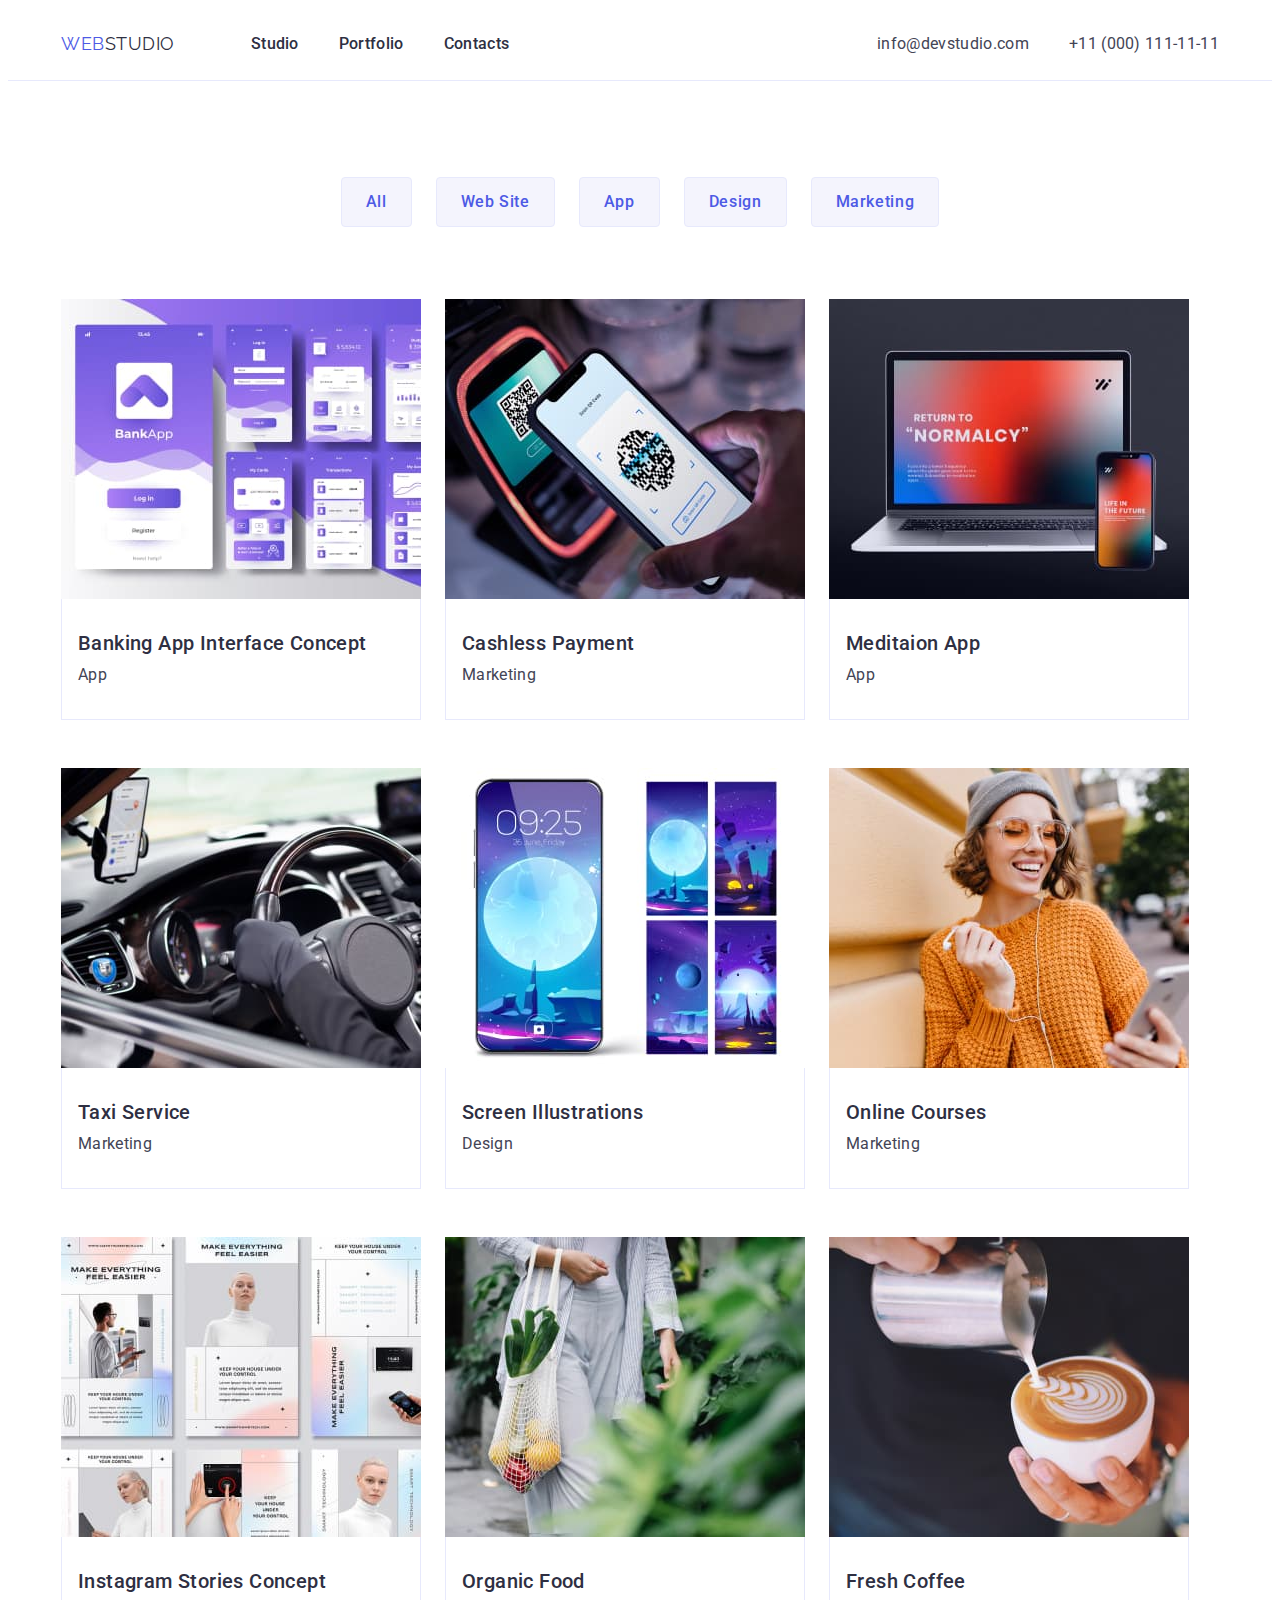
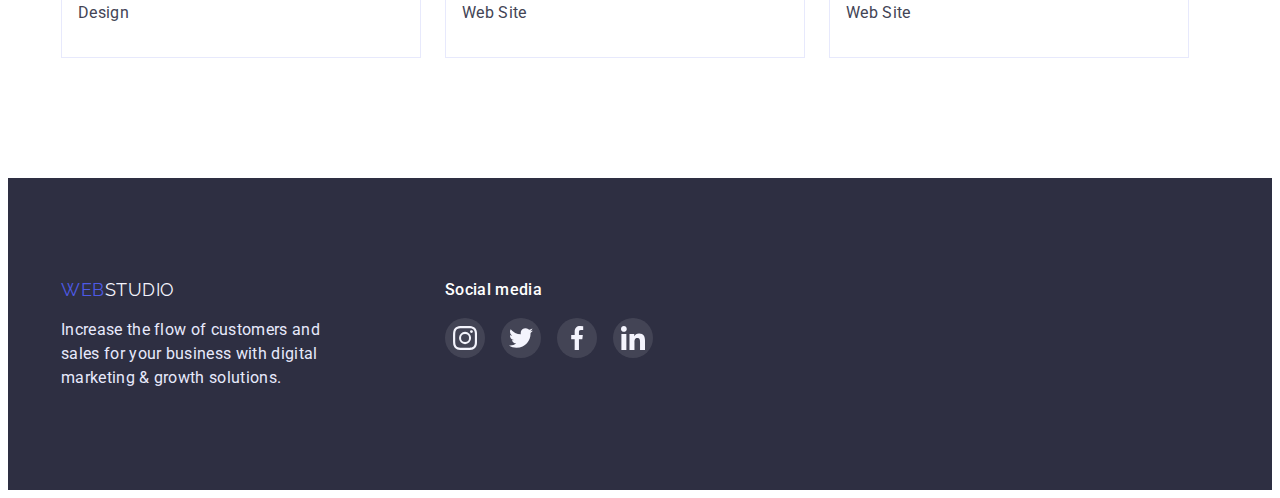
==== portfolio.html @ df06c73b "Initial commit" ====
<!DOCTYPE html>
<html lang="en">
  <head>
    <meta charset="UTF-8" />
    <meta http-equiv="X-UA-Compatible" content="IE=edge" />
    <meta name="viewport" content="width=device-width, initial-scale=1.0" />
    <title>Portfolio</title>
    <link
      rel="stylesheet"
      href="https://cdnjs.cloudflare.com/ajax/libs/modern-normalize/1.1.0/modern-normalize.min.css"
      integrity="sha512-wpPYUAdjBVSE4KJnH1VR1HeZfpl1ub8YT/NKx4PuQ5NmX2tKuGu6U/JRp5y+Y8XG2tV+wKQpNHVUX03MfMFn9Q=="
      crossorigin="anonymous"
      referrerpolicy="no-referrer"
    />
    <link rel="preconnect" href="https://fonts.googleapis.com" />
    <link rel="preconnect" href="https://fonts.gstatic.com" crossorigin />
    <link
      href="https://fonts.googleapis.com/css2?family=Raleway:wght@800&family=Roboto:wght@400;500;700&display=swap"
      rel="stylesheet"
    />
    <link rel="stylesheet" href="./css/styles.css" />
  </head>
  <body>
    <!--=========== HEADER ==============-->
    <header class="header">
      <div class="container header-container">
        <nav class="header-navigation">
          <a href="./index.html" class="header-logo logo">
            <span>Web</span>Studio
          </a>
          <ul class="header-list list">
            <li class="header-item">
              <a href="./index.html" class="header-link link">Studio</a>
            </li>
            <li class="header-item">
              <a href="./portfolio.html" class="header-link link">Portfolio</a>
            </li>
            <li class="header-item">
              <a href="" class="header-link link">Contacts</a>
            </li>
          </ul>
        </nav>
        <address class="address">
          <ul class="address-list list">
            <li class="address-item">
              <a href="mailto:info@devstudio.com" class="address-link link"
                >info@devstudio.com</a
              >
            </li>
            <li class="address-item">
              <a href="tel:+110001111111" class="address-link link"
                >+11 (000) 111-11-11</a
              >
            </li>
          </ul>
        </address>
      </div>
    </header>
    <main>
      <!--====== Section FILTER and PROJECTS =======-->
      <section class="filter">
        <h1 class="visually-hidden">Project directions</h1>
        <div class="container">
          <ul class="filter-list list">
            <li class="filter-item">
              <button type="button" class="filter-btn btn">All</button>
            </li>
            <li class="filter-item">
              <button type="button" class="filter-btn btn">Web Site</button>
            </li>
            <li class="filter-item">
              <button type="button" class="filter-btn btn">App</button>
            </li>
            <li class="filter-item">
              <button type="button" class="filter-btn btn">Design</button>
            </li>
            <li class="filter-item">
              <button type="button" class="filter-btn btn">Marketing</button>
            </li>
          </ul>
          <ul class="projects-list list">
            <li class="projects-item">
              <a href="" class="projects-link link">
                <img
                  src="./images/img4.jpg"
                  alt="Application windows"
                  width="360"
                  height="300"
                />
                <div class="projects-item-content">
                  <h3 class="projects-subtitle subtitle">
                    Banking App Interface Concept
                  </h3>
                  <p class="projects-text text">App</p>
                </div>
              </a>
            </li>
            <li class="projects-item">
              <a href="" class="projects-link link">
                <img
                  src="./images/img5.jpg"
                  alt="Payment by phone"
                  width="360"
                  height="300"
                />
                <div class="projects-item-content">
                  <h3 class="projects-subtitle subtitle">Cashless Payment</h3>
                  <p class="projects-text text">Marketing</p>
                </div>
              </a>
            </li>
            <li class="projects-item">
              <a href="" class="projects-link link">
                <img
                  src="./images/img6.jpg"
                  alt="Smartphone and laptop with application screen"
                  width="360"
                  height="300"
                />
                <div class="projects-item-content">
                  <h3 class="projects-subtitle subtitle">Meditaion App</h3>
                  <p class="projects-text text">App</p>
                </div>
              </a>
            </li>
            <li class="projects-item">
              <a href="" class="projects-link link">
                <img
                  src="./images/img7.jpg"
                  alt="The driver is behind the wheel"
                  width="360"
                  height="300"
                />
                <div class="projects-item-content">
                  <h3 class="projects-subtitle subtitle">Taxi Service</h3>
                  <p class="projects-text text">Marketing</p>
                </div>
              </a>
            </li>
            <li class="projects-item">
              <a href="" class="projects-link link">
                <img
                  src="./images/img8.jpg"
                  alt="Landscape of the moon city"
                  width="360"
                  height="300"
                />
                <div class="projects-item-content">
                  <h3 class="projects-subtitle subtitle">
                    Screen Illustrations
                  </h3>
                  <p class="projects-text text">Design</p>
                </div>
              </a>
            </li>
            <li class="projects-item">
              <a href="" class="projects-link link">
                <img
                  src="./images/img9.jpg"
                  alt="Joyful girl with a phone"
                  width="360"
                  height="300"
                />
                <div class="projects-item-content">
                  <h3 class="projects-subtitle subtitle">Online Courses</h3>
                  <p class="projects-text text">Marketing</p>
                </div>
              </a>
            </li>
            <li class="projects-item">
              <a href="" class="projects-link link">
                <img
                  src="./images/img10.jpg"
                  alt="Screenshots of the girl's profile"
                  width="360"
                  height="300"
                />
                <div class="projects-item-content">
                  <h3 class="projects-subtitle subtitle">
                    Instagram Stories Concept
                  </h3>
                  <p class="projects-text text">Design</p>
                </div>
              </a>
            </li>
            <li class="projects-item">
              <a href="" class="projects-link link">
                <img
                  src="./images/img11.jpg"
                  alt="Products in the hands of a woman"
                  width="360"
                  height="300"
                />
                <div class="projects-item-content">
                  <h3 class="projects-subtitle subtitle">Organic Food</h3>
                  <p class="projects-text text">Web Site</p>
                </div>
              </a>
            </li>
            <li class="projects-item">
              <a href="" class="projects-link link">
                <img
                  src="./images/img12.jpg"
                  alt="Coffee art from a barista"
                  width="360"
                  height="300"
                />
                <div class="projects-item-content">
                  <h3 class="projects-subtitle subtitle">Fresh Coffee</h3>
                  <p class="projects-text text">Web Site</p>
                </div>
              </a>
            </li>
          </ul>
        </div>
      </section>
      <!--====== Section /FILTER and PROJECTS =======-->
    </main>
    <!--================== FOOTER ========================-->
    <footer class="footer">
      <div class="container footer-container">
        <div class="footer-logo-wrap">
          <a href="./index.html" class="footer-logo logo">
            <span>Web</span>Studio
          </a>
          <p class="footer-text text">
            Increase the flow of customers and sales for your business with
            digital marketing & growth solutions.
          </p>
        </div>
        <div class="footer-social">
          <p class="footer-social-text text">Social media</p>
          <ul class="footer-social-list list">
            <li class="footer-social-item">
              <a href="" class="footer-social-link link">
                <svg class="footer-social-icon" width="24" height="24">
                  <use href="./images/icons.svg#icon-instagram"></use>
                </svg>
              </a>
            </li>
            <li class="footer-social-item">
              <a href="" class="footer-social-link link">
                <svg class="footer-social-icon" width="24" height="24">
                  <use href="./images/icons.svg#icon-twitter"></use>
                </svg>
              </a>
            </li>
            <li class="footer-social-item">
              <a href="" class="footer-social-link link">
                <svg class="footer-social-icon" width="24" height="24">
                  <use href="./images/icons.svg#icon-facebook"></use>
                </svg>
              </a>
            </li>
            <li class="footer-social-item">
              <a href="" class="footer-social-link link">
                <svg class="footer-social-icon" width="24" height="24">
                  <use href="./images/icons.svg#icon-linkedin"></use>
                </svg>
              </a>
            </li>
          </ul>
        </div>
      </div>
    </footer>
  </body>
</html>
---- css/styles.css ----
:root {
  --secondary-font: 'Raleway', sans-serif;
  --subtitle-color: #2e2f42;
  --background-color: #2e2f42;
  --main-text-color: #434455;
  --logo-span-color: #4d5ae5;
  --link-hover-color: #404bbf;
  --header-paddig-link: 24px 0;
}
h1,
h2,
h3,
h4,
h5,
h6,
p {
  margin: 0;
}
body {
  font-family: 'Roboto', sans-serif;
  color: #2e2f42;
  background-color: #ffffff;
}
ul {
  margin: 0;
  padding: 0;
}
img {
  display: block;
  max-width: 100%;
  height: auto;
}
.btn {
  font-family: inherit;
  font-weight: 500;
  font-size: 16px;
  line-height: 1.5;
  display: flex;
  align-items: center;
  text-align: center;
  letter-spacing: 0.04em;
  border: none;
}
.container {
  max-width: 1158px;
  margin: 0 auto;
  padding: 0 15px;
  /* outline: 1px solid green; */
}
.logo {
  font-family: var(--secondary-font);
  font-size: 18px;
  line-height: 1.33;
  display: flex;
  align-items: center;
  letter-spacing: 0.03em;
  text-transform: uppercase;
  text-decoration: none;
}
.list {
  list-style: none;
}
.link {
  text-decoration: none;
}
.text {
  font-size: 16px;
  line-height: 1.5;
  letter-spacing: 0.02em;
}
.title {
  font-size: 36px;
  line-height: 1.11;
  letter-spacing: 0.02em;
  text-transform: capitalize;
  text-align: center;
}
.subtitle {
  font-weight: 500;
  font-size: 20px;
  line-height: 1.2;
  letter-spacing: 0.02em;
}
.visually-hidden {
  position: absolute;
  width: 1px;
  height: 1px;
  margin: -1px;
  border: 0;
  padding: 0;
  white-space: nowrap;
  clip-path: inset(100%);
  clip: rect(0 0 0 0);
  overflow: hidden;
}
/* =========== HEADER =========== */
header {
  border-bottom: 1px solid #e7e9fc;
}
.header-container {
  display: flex;
  align-items: center;
  flex-wrap: wrap;
}
.header-navigation {
  display: flex;
  align-items: center;
}
.header-logo {
  color: #2e2f42;
  margin-right: 76px;
  padding: var(--header-paddig-link);
}
.header-logo span {
  color: var(--logo-span-color);
}
.header-list {
  display: flex;
  gap: 40px;
}
/* .header-item {
} */
.header-link {
  font-weight: 500;
  font-size: 16px;
  line-height: 1.5;
  letter-spacing: 0.02em;
  color: #2e2f42;
  padding: var(--header-paddig-link);
}
.header-link:hover,
.header-link:focus {
  color: var(--link-hover-color);
}
.address {
  margin-left: auto;
}
.address-list {
  display: flex;
  gap: 40px;
  margin-left: auto;
}
/* .address-item {
} */
.address-link {
  font-style: normal;
  font-size: 16px;
  line-height: 1.5;
  letter-spacing: 0.02em;
  color: #434455;
  padding: var(--header-paddig-link);
}
.address-link:hover,
.address-link:focus {
  color: var(--link-hover-color);
}
/* ============ HERO ============ */
.hero {
  text-align: center;
  padding: 188px 0;
  background-color: var(--background-color);
  max-width: 1440px;
  margin: 0 auto;
  background-image: linear-gradient(
      rgba(46, 47, 66, 0.7),
      rgba(46, 47, 66, 0.7)
    ),
    url(../images/people-office.jpg);
  background-repeat: no-repeat;
  background-position: center;
}
.hero-title {
  text-align: center;
  font-size: 56px;
  line-height: 1.07;
  letter-spacing: 0.02em;
  color: #ffffff;
  max-width: 496px;
  margin: 0 auto;
}
.hero-btn {
  color: #ffffff;
  background: #4d5ae5;
  box-shadow: 0px 4px 4px rgba(0, 0, 0, 0.15);
  border-radius: 4px;
  padding: 16px 32px;
  margin: 48px auto 0;
}
.hero-btn:hover,
.hero-btn:focus {
  background: var(--link-hover-color);
  cursor: pointer;
}
/* ========= ADVANTAGES ============= */
.advantages {
  padding: 120px 0;
}
.advantages-list {
  display: flex;
  gap: 24px;
}
/* .advantages-item {
} */
.advantages-thumb {
  display: inline-flex;
  align-items: center;
  justify-content: center;
  width: 264px;
  height: 112px;
  background-color: #f4f4fd;
  border-radius: 4px;
  margin-bottom: 8px;
}
.advantages-subtitle {
  color: var(--subtitle-color);
  margin-bottom: 8px;
}
.advantages-text {
  color: var(--main-text-color);
}
/* ========== DOING ============= */
.doing {
  padding-bottom: 120px;
}
.doing-title {
  color: #2e2f42;
  margin-bottom: 72px;
}
.doing-list {
  display: flex;
  gap: 24px;
  flex-wrap: wrap;
}
.doing-item {
  width: calc((100% - gap * 2) / 3);
}
/* ============ TEAM =========== */
.team {
  background: #f4f4fd;
  padding: 120px 0;
}
.team-title {
  margin-bottom: 72px;
}
.team-list {
  display: flex;
  gap: 24px;
  flex-wrap: wrap;
}
.team-item {
  width: calc((100% - gap * 3) / 4);
}
.team-content {
  padding: 32px 16px;
  background: #ffffff;
  box-shadow: 0px 1px 6px rgba(46, 47, 66, 0.08),
    0px 1px 1px rgba(46, 47, 66, 0.16), 0px 2px 1px rgba(46, 47, 66, 0.08);
  border-radius: 0px 0px 4px 4px;
}
.team-subtitle {
  text-align: center;
  color: var(--subtitle-color);
  margin-bottom: 8px;
}
.team-text {
  text-align: center;
  color: var(--main-text-color);
  margin-bottom: 8px;
}
.team-social-list {
  display: flex;
  justify-content: center;
  gap: 24px;
}
.team-social-item {
  width: 40px;
  height: 40px;
}
.team-social-link {
  display: flex;
  justify-content: center;
  align-items: center;
  width: 100%;
  height: 100%;
  border-radius: 50%;
  background-color: #4d5ae5;
}
.team-social-link:hover,
.team-social-link:focus {
  background-color: var(--link-hover-color);
}
.team-social-icon {
  fill: #f4f4fd;
}
/* ========= COSTUMERS ======== */
.costumes {
  padding-top: 130px;
  padding-bottom: 120px;
}
.costumers-title {
  margin-bottom: 72px;
}
.costumers-list {
  display: flex;
  gap: 24px;
  flex-wrap: wrap;
}
/* .costumers-item {
} */
.costumer-link {
  color: #8e8f99;
  display: inline-flex;
  align-items: center;
  justify-content: center;
  width: 168px;
  height: 88px;
  border: 1px solid #8e8f99;
  border-radius: 4px;
}
.costumer-link:hover,
.costumer-link:focus {
  color: var(--link-hover-color);
  border: 1px solid var(--link-hover-color);
}
.costumers-icon {
  fill: currentColor;
}

/* ===== Portfolio: FILTER and PROJECTS ===== */

.filter {
  padding-top: 96px;
  padding-bottom: 120px;
}
.filter-list {
  display: flex;
  gap: 24px;
  margin-bottom: 72px;
  justify-content: center;
  flex-wrap: wrap;
}
/* .filter-item {
} */
.filter-btn {
  color: #4d5ae5;
  background: #f4f4fd;
  border: 1px solid #e7e9fc;
  border-radius: 4px;
  padding: 12px 24px;
}
.filter-btn:hover,
.filter-btn:focus {
  color: #ffffff;
  background: var(--link-hover-color);
  cursor: pointer;
  border: 1px solid #404bbf;
  border-radius: 4px;
  box-shadow: 0px 3px 1px rgba(0, 0, 0, 0.1), 0px 2px 1px rgba(0, 0, 0, 0.08),
    0px 2px 2px rgba(0, 0, 0, 0.12);
  border-radius: 4px;
}
.projects-list {
  display: flex;
  row-gap: 48px;
  column-gap: 24px;
  flex-wrap: wrap;
}
.projects-item {
  width: calc((100% - column-gap * 3) / 4);
}
.projects-link:hover,
.projects-link:focus {
  display: block;
  box-shadow: 0px 1px 6px rgba(46, 47, 66, 0.08),
    0px 1px 1px rgba(46, 47, 66, 0.16), 0px 2px 1px rgba(46, 47, 66, 0.08);
}
.projects-item-content {
  padding: 32px 16px;
  background: #ffffff;
  border: 1px solid #e7e9fc;
  border-top: 0;
}
.projects-subtitle {
  color: var(--subtitle-color);
  margin-bottom: 8px;
}
.projects-text {
  color: var(--main-text-color);
}

/* ======== FOOTER ========*/
.footer {
  background: var(--background-color);
  padding: 100px 0;
  /* max-width: 1440px; */
  margin: 0 auto;
}
.footer-container {
  display: flex;
  align-items: centre;
  gap: 120px;
}
.footer-logo {
  color: #f4f4fd;
  margin-bottom: 16px;
}
.footer-logo span {
  color: var(--logo-span-color);
}
.footer-text {
  color: #e7e9fc;
  max-width: 264px;
}
/* .footer-social {
} */
.footer-social-text {
  font-weight: 500;
  color: #ffffff;
  margin-bottom: 16px;
}
.footer-social-list {
  display: flex;
  justify-content: center;
  gap: 16px;
}
.footer-social-item {
  width: 40px;
  height: 40px;
}
.footer-social-link {
  display: flex;
  justify-content: center;
  align-items: center;
  width: 100%;
  height: 100%;
  border-radius: 50%;
  background-color: rgba(255, 255, 255, 0.1);
}
.footer-social-link:hover,
.footer-social-link:focus {
  background-color: #31d0aa;
}
.footer-social-icon {
  fill: #f4f4fd;
}
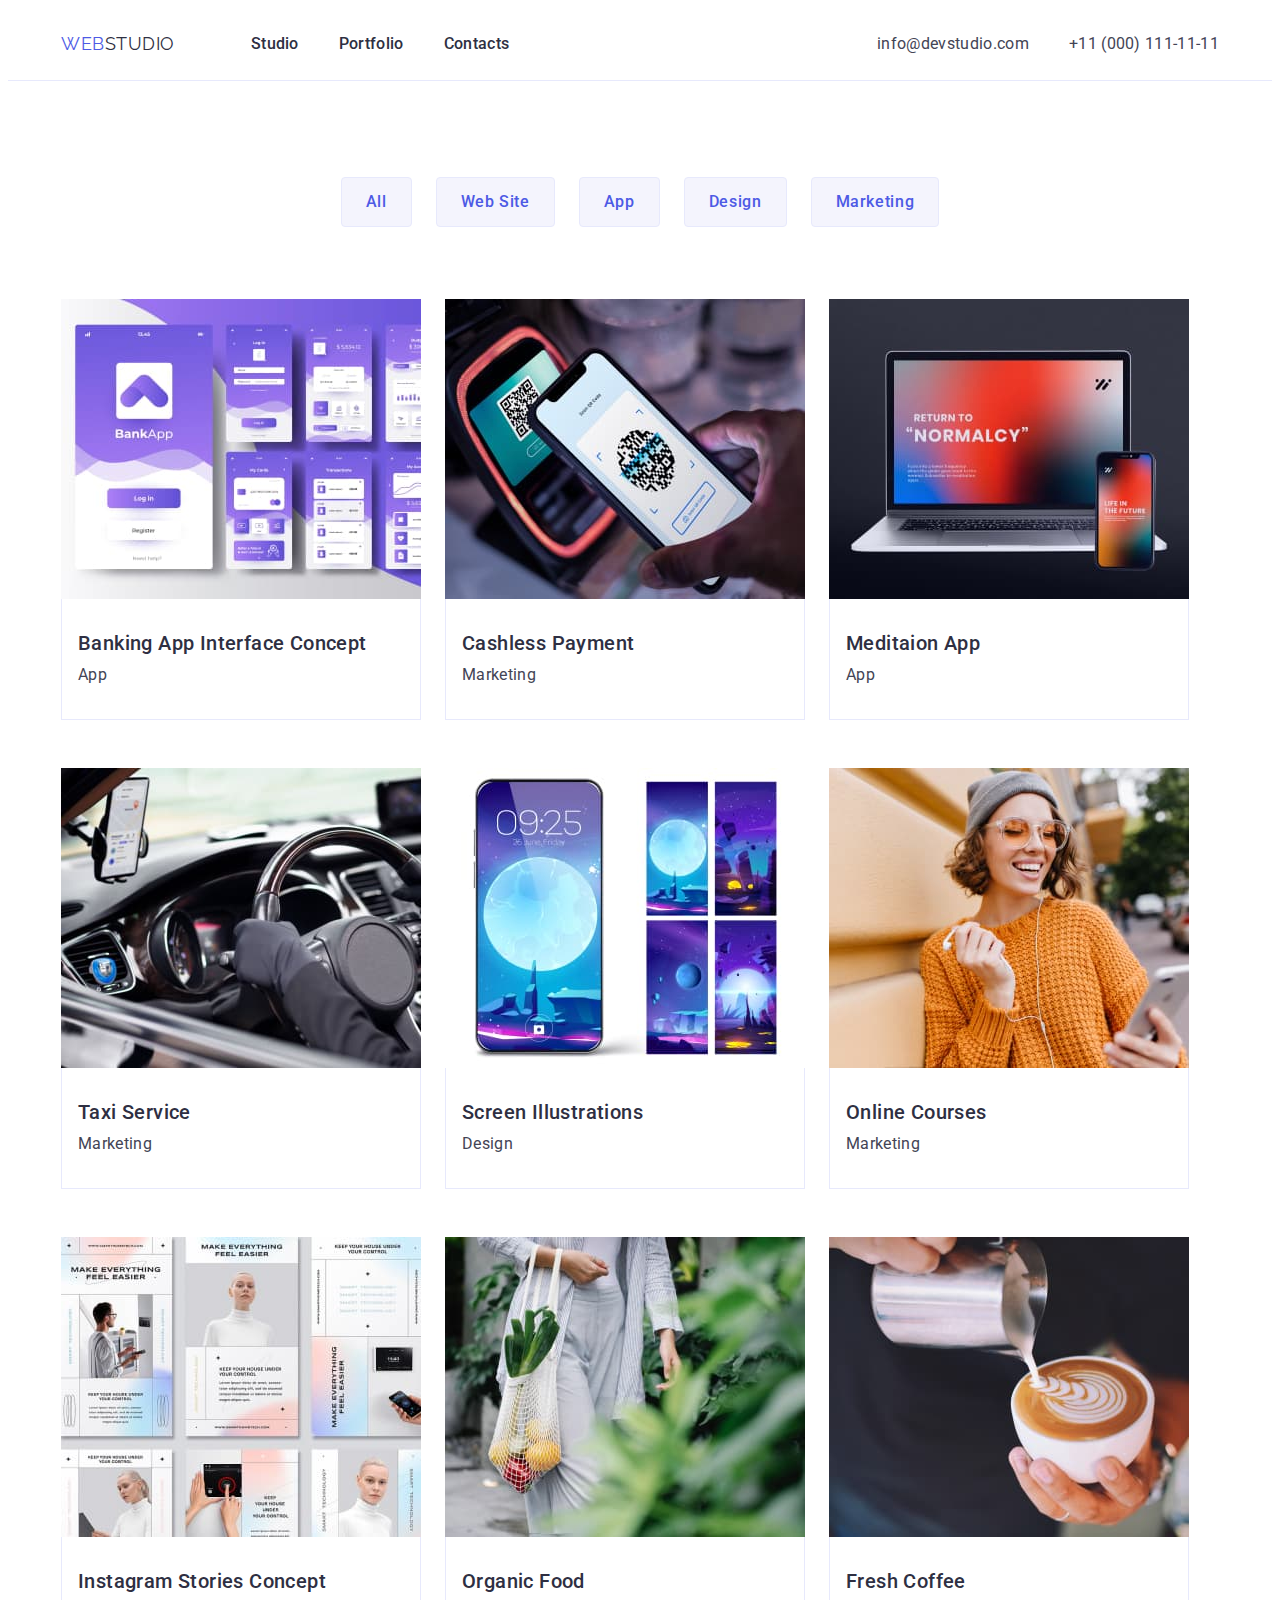
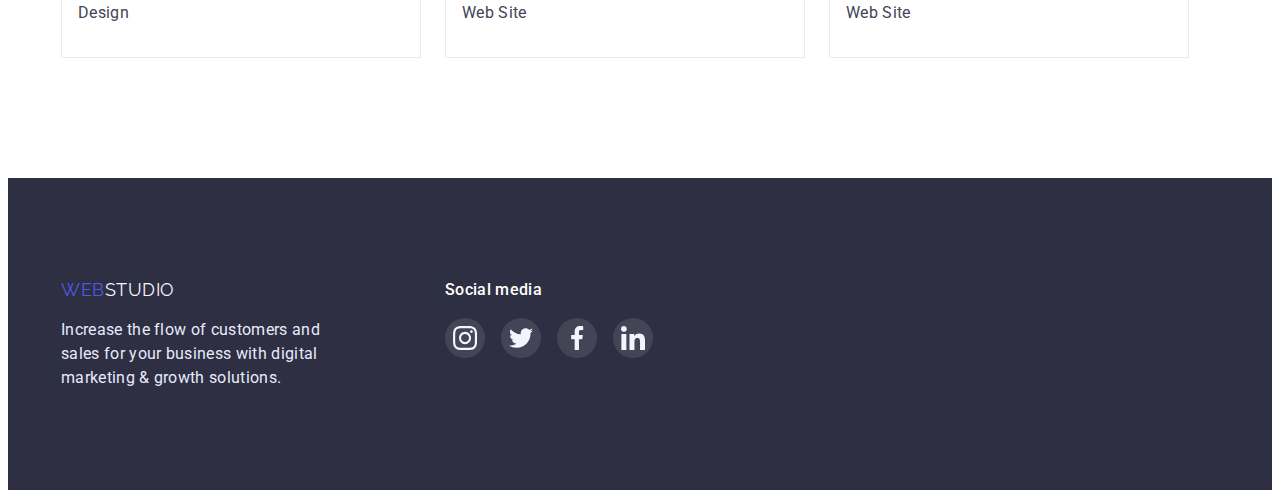
==== commit 5fff927f: "Added Overlay with text on the cards of the Portfolio page" ====
--- a/portfolio.html
+++ b/portfolio.html
@@ -81,12 +81,19 @@
           <ul class="projects-list list">
             <li class="projects-item">
               <a href="" class="projects-link link">
-                <img
-                  src="./images/img4.jpg"
-                  alt="Application windows"
-                  width="360"
-                  height="300"
-                />
+                <div class="projects-img-wrapper">
+                  <img
+                    src="./images/img4.jpg"
+                    alt="Application windows"
+                    width="360"
+                    height="300"
+                  />
+                  <p class="overlay">
+                    14 Stylish and User-Friendly App Design Concepts · Task
+                    Manager App · Calorie Tracker App · Exotic Fruit Ecommerce
+                    App · Cloud Storage App
+                  </p>
+                </div>
                 <div class="projects-item-content">
                   <h3 class="projects-subtitle subtitle">
                     Banking App Interface Concept
@@ -97,12 +104,19 @@
             </li>
             <li class="projects-item">
               <a href="" class="projects-link link">
-                <img
-                  src="./images/img5.jpg"
-                  alt="Payment by phone"
-                  width="360"
-                  height="300"
-                />
+                <div class="projects-img-wrapper">
+                  <img
+                    src="./images/img5.jpg"
+                    alt="Payment by phone"
+                    width="360"
+                    height="300"
+                  />
+                  <p class="overlay">
+                    14 Stylish and User-Friendly App Design Concepts · Task
+                    Manager App · Calorie Tracker App · Exotic Fruit Ecommerce
+                    App · Cloud Storage App
+                  </p>
+                </div>
                 <div class="projects-item-content">
                   <h3 class="projects-subtitle subtitle">Cashless Payment</h3>
                   <p class="projects-text text">Marketing</p>
@@ -111,12 +125,19 @@
             </li>
             <li class="projects-item">
               <a href="" class="projects-link link">
-                <img
-                  src="./images/img6.jpg"
-                  alt="Smartphone and laptop with application screen"
-                  width="360"
-                  height="300"
-                />
+                <div class="projects-img-wrapper">
+                  <img
+                    src="./images/img6.jpg"
+                    alt="Smartphone and laptop with application screen"
+                    width="360"
+                    height="300"
+                  />
+                  <p class="overlay">
+                    14 Stylish and User-Friendly App Design Concepts · Task
+                    Manager App · Calorie Tracker App · Exotic Fruit Ecommerce
+                    App · Cloud Storage App
+                  </p>
+                </div>
                 <div class="projects-item-content">
                   <h3 class="projects-subtitle subtitle">Meditaion App</h3>
                   <p class="projects-text text">App</p>
@@ -125,12 +146,19 @@
             </li>
             <li class="projects-item">
               <a href="" class="projects-link link">
-                <img
-                  src="./images/img7.jpg"
-                  alt="The driver is behind the wheel"
-                  width="360"
-                  height="300"
-                />
+                <div class="projects-img-wrapper">
+                  <img
+                    src="./images/img7.jpg"
+                    alt="The driver is behind the wheel"
+                    width="360"
+                    height="300"
+                  />
+                  <p class="overlay">
+                    14 Stylish and User-Friendly App Design Concepts · Task
+                    Manager App · Calorie Tracker App · Exotic Fruit Ecommerce
+                    App · Cloud Storage App
+                  </p>
+                </div>
                 <div class="projects-item-content">
                   <h3 class="projects-subtitle subtitle">Taxi Service</h3>
                   <p class="projects-text text">Marketing</p>
@@ -139,12 +167,19 @@
             </li>
             <li class="projects-item">
               <a href="" class="projects-link link">
-                <img
-                  src="./images/img8.jpg"
-                  alt="Landscape of the moon city"
-                  width="360"
-                  height="300"
-                />
+                <div class="projects-img-wrapper">
+                  <img
+                    src="./images/img8.jpg"
+                    alt="Landscape of the moon city"
+                    width="360"
+                    height="300"
+                  />
+                  <p class="overlay">
+                    14 Stylish and User-Friendly App Design Concepts · Task
+                    Manager App · Calorie Tracker App · Exotic Fruit Ecommerce
+                    App · Cloud Storage App
+                  </p>
+                </div>
                 <div class="projects-item-content">
                   <h3 class="projects-subtitle subtitle">
                     Screen Illustrations
@@ -155,12 +190,19 @@
             </li>
             <li class="projects-item">
               <a href="" class="projects-link link">
-                <img
-                  src="./images/img9.jpg"
-                  alt="Joyful girl with a phone"
-                  width="360"
-                  height="300"
-                />
+                <div class="projects-img-wrapper">
+                  <img
+                    src="./images/img9.jpg"
+                    alt="Joyful girl with a phone"
+                    width="360"
+                    height="300"
+                  />
+                  <p class="overlay">
+                    14 Stylish and User-Friendly App Design Concepts · Task
+                    Manager App · Calorie Tracker App · Exotic Fruit Ecommerce
+                    App · Cloud Storage App
+                  </p>
+                </div>
                 <div class="projects-item-content">
                   <h3 class="projects-subtitle subtitle">Online Courses</h3>
                   <p class="projects-text text">Marketing</p>
@@ -169,12 +211,19 @@
             </li>
             <li class="projects-item">
               <a href="" class="projects-link link">
-                <img
-                  src="./images/img10.jpg"
-                  alt="Screenshots of the girl's profile"
-                  width="360"
-                  height="300"
-                />
+                <div class="projects-img-wrapper">
+                  <img
+                    src="./images/img10.jpg"
+                    alt="Screenshots of the girl's profile"
+                    width="360"
+                    height="300"
+                  />
+                  <p class="overlay">
+                    14 Stylish and User-Friendly App Design Concepts · Task
+                    Manager App · Calorie Tracker App · Exotic Fruit Ecommerce
+                    App · Cloud Storage App
+                  </p>
+                </div>
                 <div class="projects-item-content">
                   <h3 class="projects-subtitle subtitle">
                     Instagram Stories Concept
@@ -185,12 +234,19 @@
             </li>
             <li class="projects-item">
               <a href="" class="projects-link link">
-                <img
-                  src="./images/img11.jpg"
-                  alt="Products in the hands of a woman"
-                  width="360"
-                  height="300"
-                />
+                <div class="projects-img-wrapper">
+                  <img
+                    src="./images/img11.jpg"
+                    alt="Products in the hands of a woman"
+                    width="360"
+                    height="300"
+                  />
+                  <p class="overlay">
+                    14 Stylish and User-Friendly App Design Concepts · Task
+                    Manager App · Calorie Tracker App · Exotic Fruit Ecommerce
+                    App · Cloud Storage App
+                  </p>
+                </div>
                 <div class="projects-item-content">
                   <h3 class="projects-subtitle subtitle">Organic Food</h3>
                   <p class="projects-text text">Web Site</p>
@@ -199,12 +255,19 @@
             </li>
             <li class="projects-item">
               <a href="" class="projects-link link">
-                <img
-                  src="./images/img12.jpg"
-                  alt="Coffee art from a barista"
-                  width="360"
-                  height="300"
-                />
+                <div class="projects-img-wrapper">
+                  <img
+                    src="./images/img12.jpg"
+                    alt="Coffee art from a barista"
+                    width="360"
+                    height="300"
+                  />
+                  <p class="overlay">
+                    14 Stylish and User-Friendly App Design Concepts · Task
+                    Manager App · Calorie Tracker App · Exotic Fruit Ecommerce
+                    App · Cloud Storage App
+                  </p>
+                </div>
                 <div class="projects-item-content">
                   <h3 class="projects-subtitle subtitle">Fresh Coffee</h3>
                   <p class="projects-text text">Web Site</p>
--- a/css/styles.css
+++ b/css/styles.css
@@ -6,6 +6,7 @@
   --logo-span-color: #4d5ae5;
   --link-hover-color: #404bbf;
   --header-paddig-link: 24px 0;
+  --transition-dur-and-func: 250ms cubic-bezier(0.4, 0, 0.2, 1);
 }
 h1,
 h2,
@@ -127,6 +128,7 @@
   letter-spacing: 0.02em;
   color: #2e2f42;
   padding: var(--header-paddig-link);
+  transition: color var(--transition-dur-and-func);
 }
 .header-link:hover,
 .header-link:focus {
@@ -149,6 +151,7 @@
   letter-spacing: 0.02em;
   color: #434455;
   padding: var(--header-paddig-link);
+  transition: color var(--transition-dur-and-func);
 }
 .address-link:hover,
 .address-link:focus {
@@ -185,10 +188,11 @@
   border-radius: 4px;
   padding: 16px 32px;
   margin: 48px auto 0;
+  transition: background-color var(--transition-dur-and-func);
 }
 .hero-btn:hover,
 .hero-btn:focus {
-  background: var(--link-hover-color);
+  background-color: var(--link-hover-color);
   cursor: pointer;
 }
 /* ========= ADVANTAGES ============= */
@@ -252,7 +256,7 @@
 }
 .team-content {
   padding: 32px 16px;
-  background: #ffffff;
+  background-color: #ffffff;
   box-shadow: 0px 1px 6px rgba(46, 47, 66, 0.08),
     0px 1px 1px rgba(46, 47, 66, 0.16), 0px 2px 1px rgba(46, 47, 66, 0.08);
   border-radius: 0px 0px 4px 4px;
@@ -284,6 +288,7 @@
   height: 100%;
   border-radius: 50%;
   background-color: #4d5ae5;
+  transition: background-color var(--transition-dur-and-func);
 }
 .team-social-link:hover,
 .team-social-link:focus {
@@ -316,6 +321,8 @@
   height: 88px;
   border: 1px solid #8e8f99;
   border-radius: 4px;
+  transition: color var(--transition-dur-and-func),
+    border var(--transition-dur-and-func);
 }
 .costumer-link:hover,
 .costumer-link:focus {
@@ -343,15 +350,19 @@
 } */
 .filter-btn {
   color: #4d5ae5;
-  background: #f4f4fd;
+  background-color: #f4f4fd;
   border: 1px solid #e7e9fc;
   border-radius: 4px;
   padding: 12px 24px;
+  transition: color var(--transition-dur-and-func),
+    background-color var(--transition-dur-and-func),
+    border var(--transition-dur-and-func),
+    box-shadow var(--transition-dur-and-func);
 }
 .filter-btn:hover,
 .filter-btn:focus {
   color: #ffffff;
-  background: var(--link-hover-color);
+  background-color: var(--link-hover-color);
   cursor: pointer;
   border: 1px solid #404bbf;
   border-radius: 4px;
@@ -367,6 +378,10 @@
 }
 .projects-item {
   width: calc((100% - column-gap * 3) / 4);
+}
+.projects-link {
+  transition: box-shadow var(--transition-dur-and-func);
+  display: block;
 }
 .projects-link:hover,
 .projects-link:focus {
@@ -376,7 +391,7 @@
 }
 .projects-item-content {
   padding: 32px 16px;
-  background: #ffffff;
+  background-color: #ffffff;
   border: 1px solid #e7e9fc;
   border-top: 0;
 }
@@ -387,10 +402,34 @@
 .projects-text {
   color: var(--main-text-color);
 }
+.projects-img-wrapper {
+  position: relative;
+  overflow: hidden;
+}
+.overlay {
+  position: absolute;
+  left: 0;
+  top: 0;
+  width: 100%;
+  height: 100%;
+  overflow: auto;
+  transform: translate(0, 100%);
+  transition: transform var(--transition-dur-and-func);
+  font-size: 16px;
+  line-height: 1.5;
+  letter-spacing: 0.02em;
+  color: #f4f4fd;
+  padding: 40px 32px 0;
+  background-color: #4d5ae5;
+}
+.projects-link:hover .overlay,
+.projects-link:focus .overlay {
+  transform: translate(0, 0);
+}
 
 /* ======== FOOTER ========*/
 .footer {
-  background: var(--background-color);
+  background-color: var(--background-color);
   padding: 100px 0;
   /* max-width: 1440px; */
   margin: 0 auto;
@@ -435,6 +474,7 @@
   height: 100%;
   border-radius: 50%;
   background-color: rgba(255, 255, 255, 0.1);
+  transition: background-color var(--transition-dur-and-func);
 }
 .footer-social-link:hover,
 .footer-social-link:focus {
@@ -443,3 +483,56 @@
 .footer-social-icon {
   fill: #f4f4fd;
 }
+/*======= MODAL WINDOW ========*/
+.backdrop {
+  position: fixed;
+  z-index: 100;
+  top: 0;
+  left: 0;
+  width: 100%;
+  height: 100%;
+  background-color: rgba(46, 47, 66, 0.4);
+  transition: opacity var(--transition-dur-and-func),
+    visibility var(--transition-dur-and-func);
+}
+.backdrop.is-hidden {
+  opacity: 0;
+  visibility: hidden;
+  pointer-events: none;
+}
+.modal {
+  position: absolute;
+  top: 50%;
+  left: 50%;
+  transform: translate(-50%, -50%);
+  width: 408px;
+  height: 576px;
+  background-color: #fcfcfc;
+  box-shadow: 0px 1px 1px rgba(0, 0, 0, 0.14), 0px 1px 3px rgba(0, 0, 0, 0.12),
+    0px 2px 1px rgba(0, 0, 0, 0.2);
+  border-radius: 4px;
+}
+.modal-close-btn {
+  position: absolute;
+  top: 24px;
+  right: 24px;
+  display: flex;
+  justify-content: center;
+  align-items: center;
+  width: 24px;
+  height: 24px;
+  border-radius: 50%;
+  background-color: #e7e9fc;
+  border: 1px solid rgba(0, 0, 0, 0.1);
+  padding: 0;
+  cursor: pointer;
+  transition: fill var(--transition-dur-and-func),
+    background-color var(--transition-dur-and-func),
+    border var(--transition-dur-and-func);
+}
+.modal-close-btn:hover,
+.modal-close-btn:focus {
+  fill: #ffffff;
+  background-color: #404bbf;
+  border: none;
+}
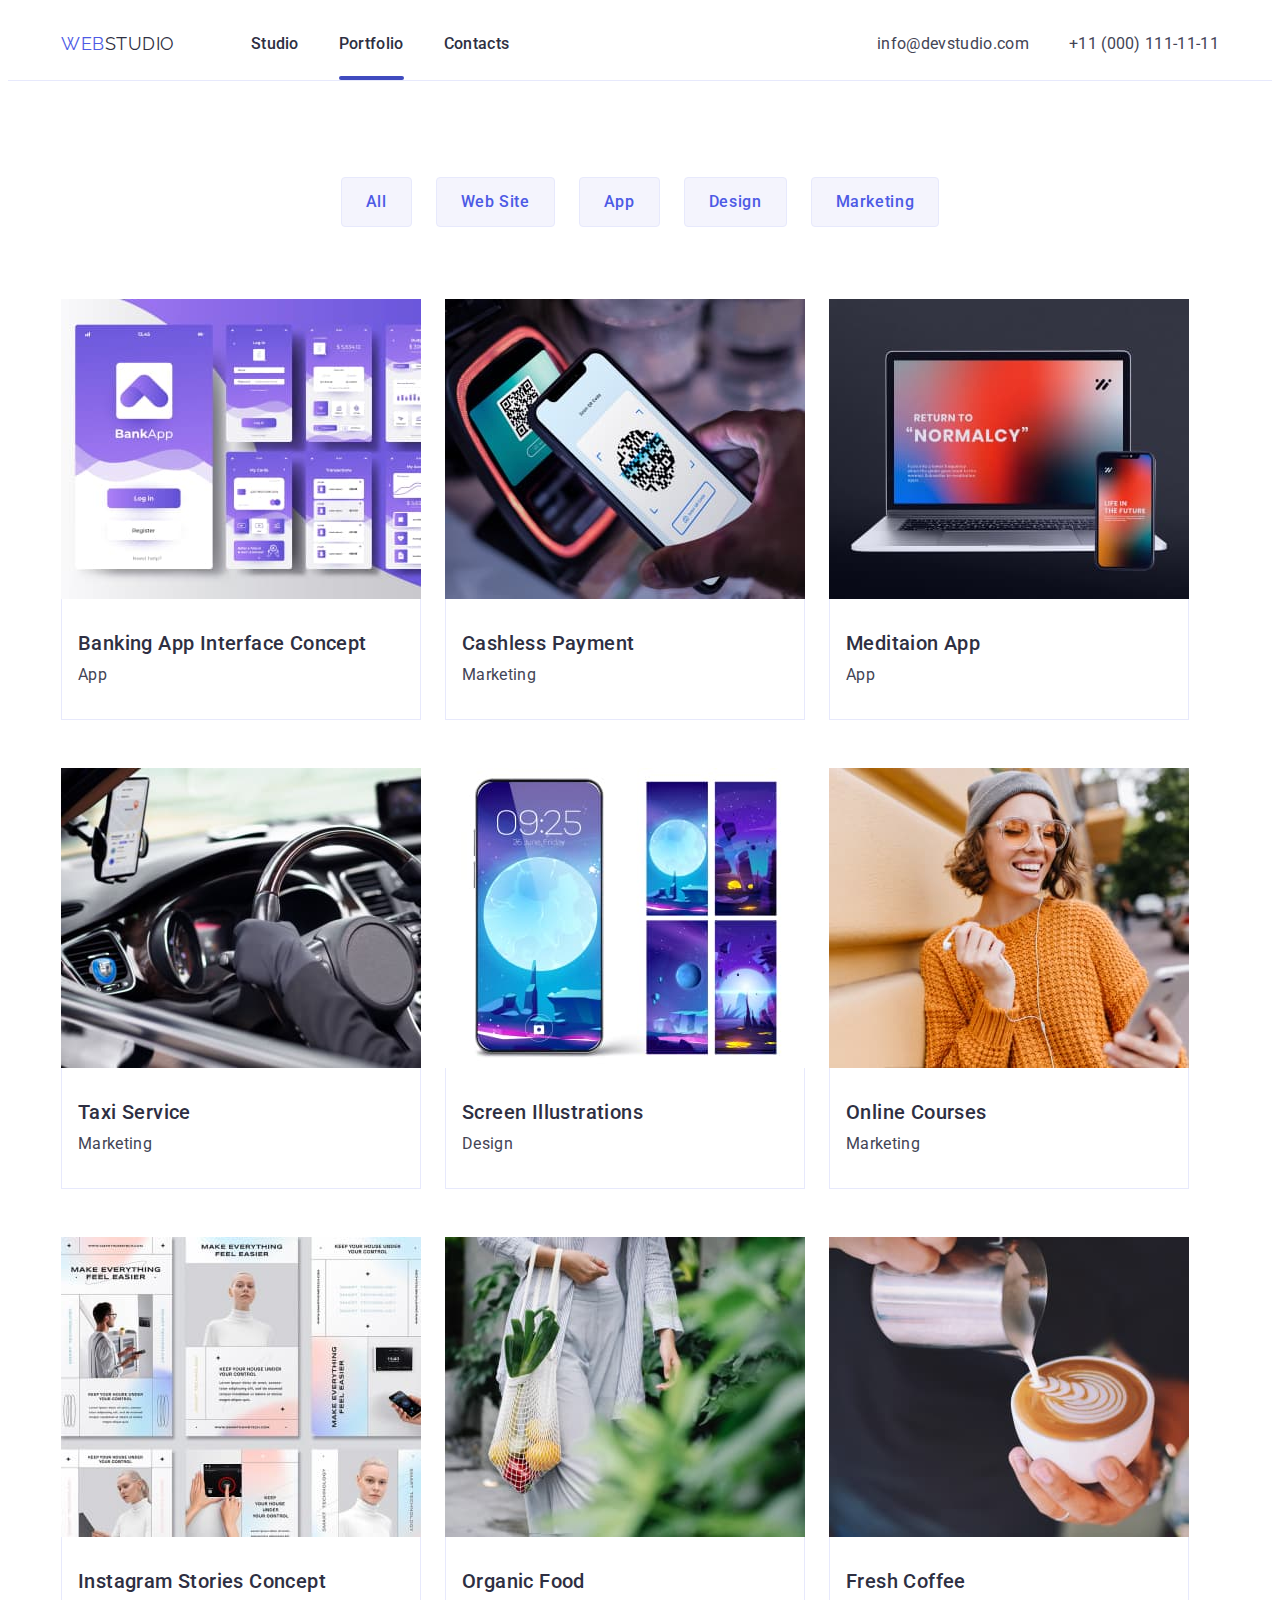
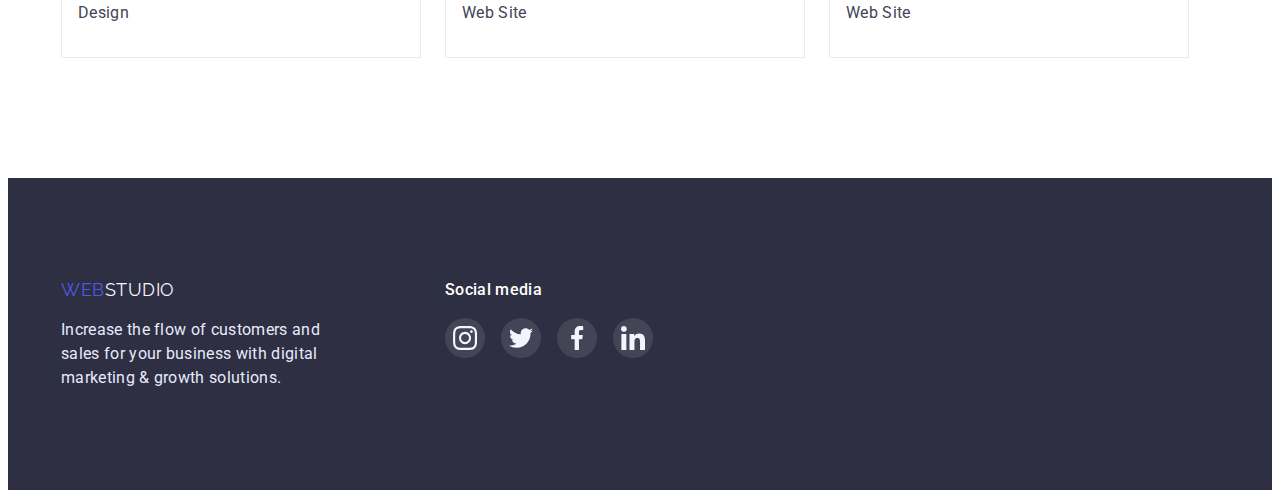
==== commit f012bba5: "The link of the current page is underlined" ====
--- a/portfolio.html
+++ b/portfolio.html
@@ -33,7 +33,9 @@
               <a href="./index.html" class="header-link link">Studio</a>
             </li>
             <li class="header-item">
-              <a href="./portfolio.html" class="header-link link">Portfolio</a>
+              <a href="./portfolio.html" class="header-link link current"
+                >Portfolio</a
+              >
             </li>
             <li class="header-item">
               <a href="" class="header-link link">Contacts</a>
--- a/css/styles.css
+++ b/css/styles.css
@@ -106,6 +106,7 @@
 .header-navigation {
   display: flex;
   align-items: center;
+  position: relative;
 }
 .header-logo {
   color: #2e2f42;
@@ -122,6 +123,7 @@
 /* .header-item {
 } */
 .header-link {
+  position: relative;
   font-weight: 500;
   font-size: 16px;
   line-height: 1.5;
@@ -133,6 +135,17 @@
 .header-link:hover,
 .header-link:focus {
   color: var(--link-hover-color);
+}
+.current::after {
+  content: '';
+  display: block;
+  position: absolute;
+  width: 100%;
+  height: 4px;
+  background: #404bbf;
+  border-radius: 2px;
+  bottom: -3px;
+  left: 0;
 }
 .address {
   margin-left: auto;
